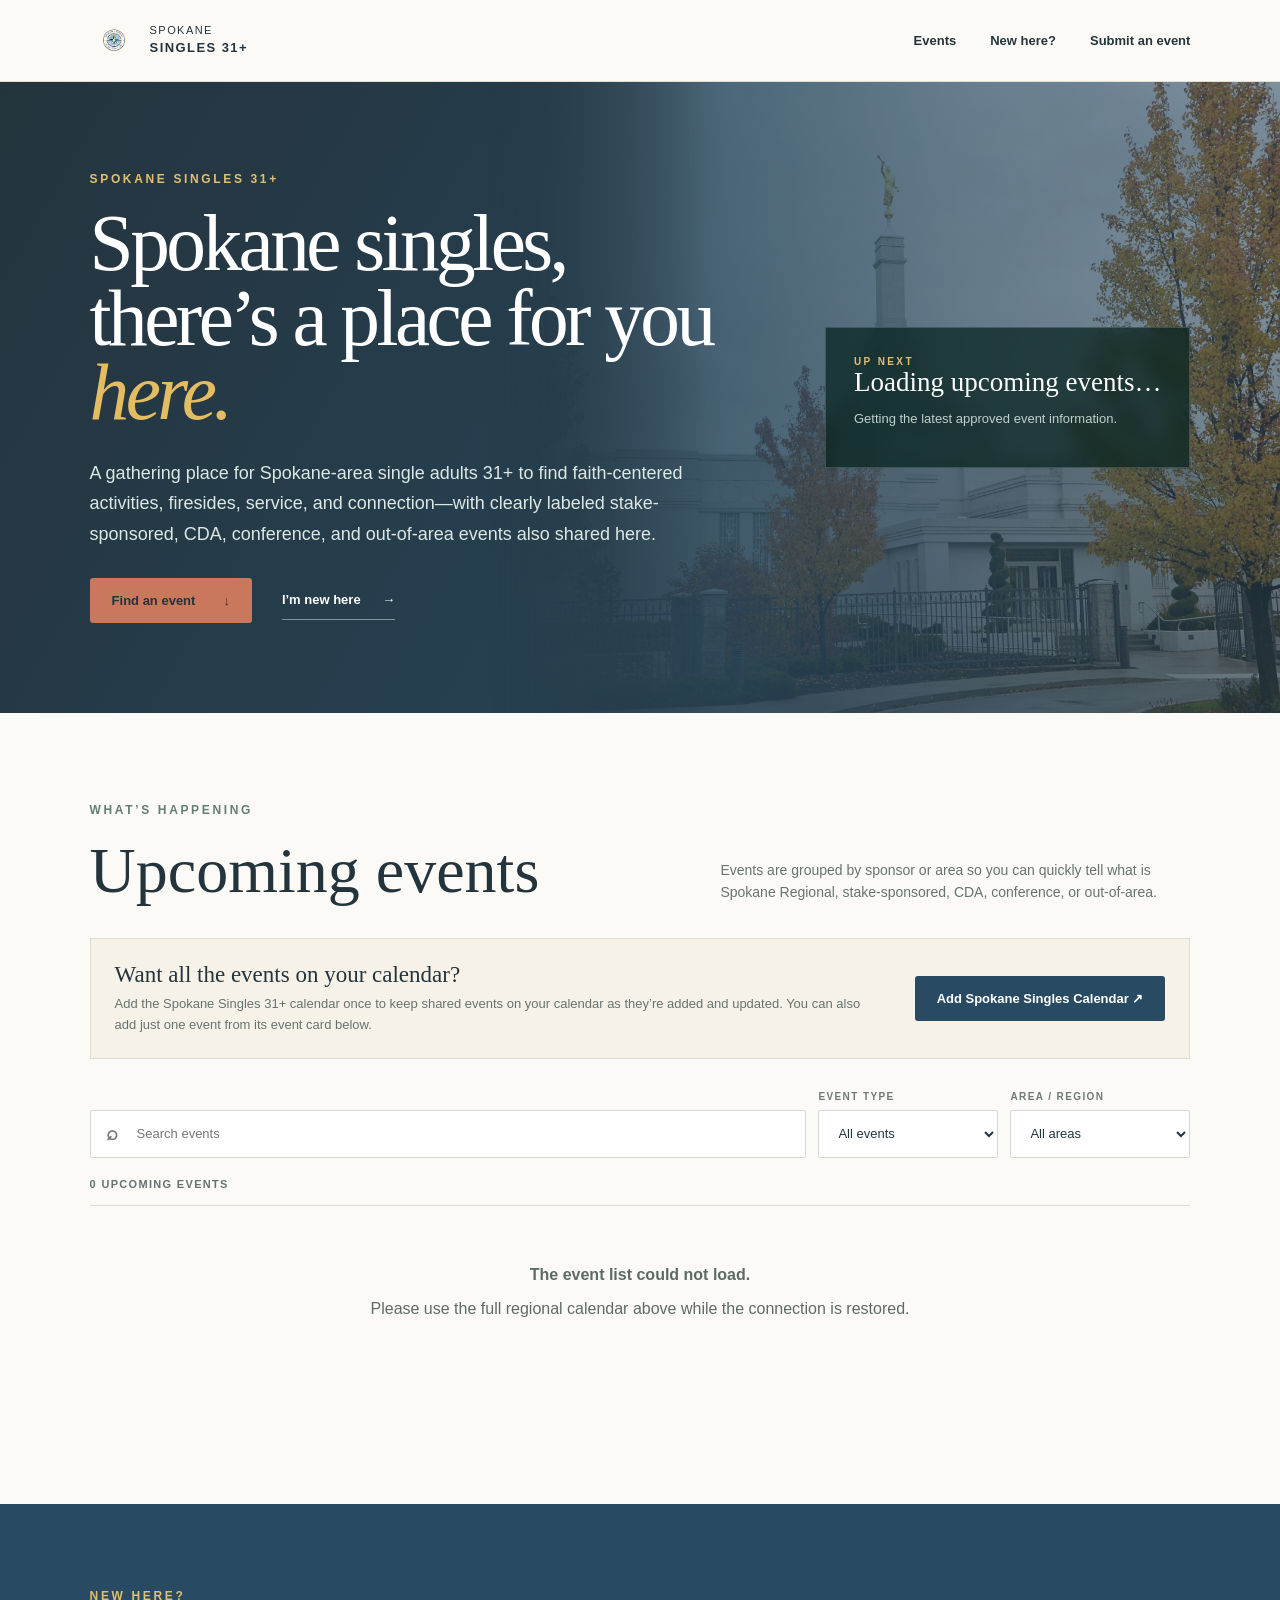
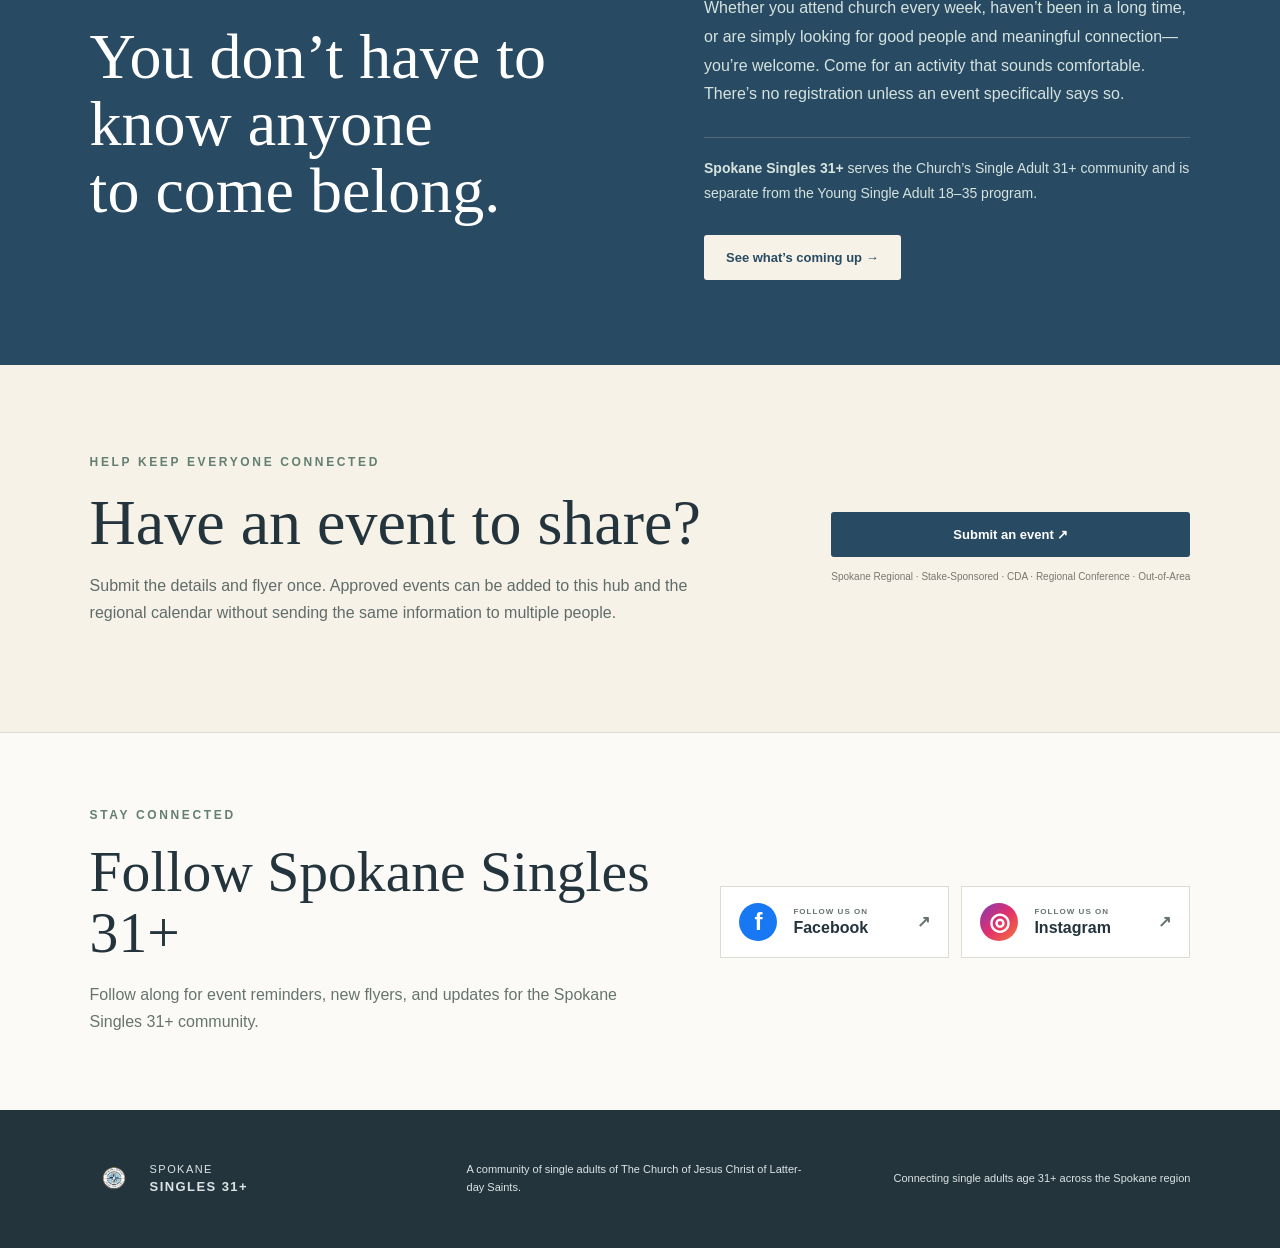
==== index.html @ 055aa393 "Fine tune New Here anchor position" ====
<!doctype html>
<html lang="en">
<head>
  <meta charset="UTF-8">
  <meta name="viewport" content="width=device-width,initial-scale=1">
  <meta name="description" content="Events, connection, activities, and service for Spokane Singles 31+ across Spokane and nearby communities.">
  <meta property="og:title" content="Spokane Singles 31+">
  <meta property="og:description" content="Faith-centered activities, firesides, service, and connection for single adults 31+.">
  <meta property="og:image" content="assets/og.png">
  <title>Spokane Singles 31+</title>
  <link rel="icon" href="assets/spokane-regional-compass.png">
  <link rel="stylesheet" href="styles.css?v=20260823-3">
  <style>.eventCard{scroll-margin-top:110px}#about{scroll-margin-top:140px}</style>
</head>
<body>
<nav class="nav">
  <a class="brand" href="#top"><img class="compass" src="assets/spokane-regional-compass.png" alt="Spokane Singles 31+ compass"><span>Spokane<br><b>Singles 31+</b></span></a>
  <div class="navLinks"><a href="#events">Events</a><a href="#about">New here?</a><a href="#submit">Submit an event</a></div>
</nav>
<header class="hero" id="top">
  <div class="heroContent">
    <p class="eyebrow">SPOKANE SINGLES 31+</p>
    <h1>Spokane singles,<br>there’s a place for you <em>here.</em></h1>
    <p class="heroCopy">A gathering place for Spokane-area single adults 31+ to find faith-centered activities, firesides, service, and connection—with clearly labeled stake-sponsored, CDA, conference, and out-of-area events also shared here.</p>
    <div class="heroActions"><a class="button gold" href="#events">Find an event <span>↓</span></a><a class="textLink" href="#about">I’m new here <span>→</span></a></div>
  </div>
  <div class="nextCard" id="next-card"><p>UP NEXT</p><div><h2>Loading upcoming events…</h2><p>Getting the latest approved event information.</p></div></div>
</header>

<section class="monthlyFlyer hidden" id="current-monthly-flyer" aria-labelledby="current-monthly-flyer-title">
  <div><p class="eyebrow green">THIS MONTH AT A GLANCE</p><h2 id="current-monthly-flyer-title">This Month</h2><p>Save or share this one flyer for a quick look at what’s happening this month. Complete and current event details remain in the event list below.</p><a class="button dark" id="current-monthly-flyer-link" target="_blank" rel="noreferrer">Open the full flyer ↗</a></div>
  <a class="monthlyFlyerImage" id="current-monthly-flyer-image-link" target="_blank" rel="noreferrer"><img id="current-monthly-flyer-image" alt="Current monthly Flyer of Flyers"></a>
</section>

<section class="monthlyFlyer nextMonth hidden" id="next-monthly-flyer" aria-labelledby="next-monthly-flyer-title">
  <div><p class="eyebrow green">COMING NEXT MONTH</p><h2 id="next-monthly-flyer-title">Coming Next Month</h2><p>Planning ahead? Here’s the next monthly overview. Check the event list for the most current details, addresses, and updates.</p><a class="button dark" id="next-monthly-flyer-link" target="_blank" rel="noreferrer">Open the full flyer ↗</a></div>
  <a class="monthlyFlyerImage" id="next-monthly-flyer-image-link" target="_blank" rel="noreferrer"><img id="next-monthly-flyer-image" alt="Next monthly Flyer of Flyers"></a>
</section>

<section class="eventsSection" id="events">
  <div class="sectionHead"><div><p class="eyebrow green">WHAT’S HAPPENING</p><h2>Upcoming events</h2></div><div class="sectionIntro"><p>Events are grouped by sponsor or area so you can quickly tell what is Spokane Regional, stake-sponsored, CDA, conference, or out-of-area.</p></div></div>

  <div class="calendarSubscribe">
    <div class="calendarSubscribeCopy"><strong>Want all the events on your calendar?</strong><p>Add the Spokane Singles 31+ calendar once to keep shared events on your calendar as they’re added and updated. You can also add just one event from its event card below.</p></div>
    <a class="button dark" id="calendar-link" target="_blank" rel="noreferrer">Add Spokane Singles Calendar ↗</a>
  </div>

  <div class="filters">
    <label class="search"><span>⌕</span><input id="search" placeholder="Search events" aria-label="Search events"></label>
    <label><span>Event type</span><select id="type-filter"><option>All events</option></select></label>
    <label><span>Area / region</span><select id="area-filter"><option>All areas</option></select></label>
    <button class="clear hidden" id="clear-filters">Clear filters</button>
  </div>
  <div class="results"><span id="results-count">Loading upcoming events…</span></div>
  <div class="eventList" id="event-list"><div class="empty"><strong>Loading upcoming events…</strong><p>Getting the latest approved event information.</p></div></div>
</section>

<section class="welcome" id="about"><div><p class="eyebrow">NEW HERE?</p><h2>You don’t have to know anyone<br>to come belong.</h2></div><div><p>Whether you attend church every week, haven’t been in a long time, or are simply looking for good people and meaningful connection—you’re welcome. Come for an activity that sounds comfortable. There’s no registration unless an event specifically says so.</p><p class="programNote"><strong>Spokane Singles 31+</strong> serves the Church’s Single Adult 31+ community and is separate from the Young Single Adult 18–35 program.</p><a class="button cream" href="#events">See what’s coming up →</a></div></section>

<section class="submit" id="submit"><div><p class="eyebrow green">HELP KEEP EVERYONE CONNECTED</p><h2>Have an event to share?</h2><p>Submit the details and flyer once. Approved events can be added to this hub and the regional calendar without sending the same information to multiple people.</p></div><div class="submitActions"><a class="button dark" id="form-link" target="_blank" rel="noreferrer">Submit an event ↗</a><span>Spokane Regional · Stake-Sponsored · CDA · Regional Conference · Out-of-Area</span></div></section>

<section class="social" aria-labelledby="social-title">
  <div><p class="eyebrow green">STAY CONNECTED</p><h2 id="social-title">Follow Spokane Singles 31+</h2><p>Follow along for event reminders, new flyers, and updates for the Spokane Singles 31+ community.</p></div>
  <div class="socialActions">
    <a class="socialButton facebook" href="https://www.facebook.com/profile.php?id=61593336172171" target="_blank" rel="noreferrer" aria-label="Follow Spokane Singles 31+ on Facebook"><span class="socialIcon">f</span><span><small>FOLLOW US ON</small>Facebook</span><b>↗</b></a>
    <a class="socialButton instagram" href="https://www.instagram.com/spokanesa31/" target="_blank" rel="noreferrer" aria-label="Follow Spokane Singles 31+ on Instagram"><span class="socialIcon">◎</span><span><small>FOLLOW US ON</small>Instagram</span><b>↗</b></a>
  </div>
</section>

<footer><div class="brand"><img class="compass" src="assets/spokane-regional-compass.png" alt="Spokane Singles 31+ compass"><span>Spokane<br><b>Singles 31+</b></span></div><p>A community of single adults of The Church of Jesus Christ of Latter-day Saints.</p><p>Connecting single adults age 31+ across the Spokane region</p></footer>
<script src="app.js?v=20260823-3"></script>
</body>
</html>
---- styles.css ----
:root{--pine:#284b63;--pine2:#24343d;--cream:#f7f2e8;--paper:#fcfaf6;--gold:#c9785c;--ink:#24343d;--muted:#66746f;--line:#dddcd3}
*{box-sizing:border-box}
html{scroll-behavior:smooth}
body{margin:0;background:var(--paper);color:var(--ink);font-family:Arial,sans-serif}
a{color:inherit;text-decoration:none}
.nav{height:82px;display:flex;align-items:center;justify-content:space-between;padding:0 7vw;background:#fcfaf6f5;border-bottom:1px solid #e5e0d6;position:sticky;top:0;z-index:10}
.brand{display:flex;align-items:center;gap:12px;text-transform:uppercase;font-size:11px;letter-spacing:.13em;line-height:1.45}
.brand b{font-size:13px}
.compass{width:48px;height:48px;border-radius:50%;display:block;object-fit:contain;flex:0 0 auto}
.navLinks{display:flex;gap:34px;font-size:13px;font-weight:700}
.navLinks a:hover{color:#c9785c}
.hero{min-height:620px;background:linear-gradient(120deg,var(--pine2),var(--pine));color:white;padding:90px 7vw;display:grid;grid-template-columns:1.25fr .75fr;align-items:center;gap:8vw;position:relative;overflow:hidden}
.hero:before{content:"";position:absolute;inset:0 0 0 auto;width:62%;background:linear-gradient(90deg,#24343d 0%,#284b63a8 30%,#284b6352 70%,#284b6326 100%),linear-gradient(180deg,#284b6366,#24343d8a),url('assets/spokane-temple.jpg') center/cover no-repeat;opacity:.86;mask-image:linear-gradient(90deg,transparent 0%,#000 28%,#000 100%)}
.heroContent,.nextCard{position:relative;z-index:1}
.eyebrow{font-size:12px;font-weight:800;letter-spacing:.22em;color:#e2bf70;margin:0 0 20px}
.eyebrow.green{color:#627f71}
.hero h1{font-family:Georgia,serif;font-size:clamp(56px,6.2vw,92px);line-height:.94;letter-spacing:-.045em;margin:0;font-weight:500}
.hero h1 em{color:#e4bd63;font-weight:400}
.heroCopy{font-size:18px;line-height:1.7;max-width:620px;color:#dce8e4;margin:28px 0}
.heroActions{display:flex;align-items:center;gap:30px}
.button{display:inline-flex;align-items:center;justify-content:center;padding:15px 22px;border-radius:3px;font-weight:800;font-size:13px}
.button.gold{background:var(--gold);color:var(--ink)}
.button.gold span{margin-left:28px}
.textLink{font-size:13px;font-weight:800;border-bottom:1px solid #ffffff70;padding:12px 0}
.textLink span{margin-left:18px}
.nextCard{background:#05211db3;border:1px solid #ffffff2b;backdrop-filter:blur(8px);padding:28px;max-width:390px;justify-self:end}
.nextCard>p{font-size:10px;letter-spacing:.24em;color:#e2bf70;font-weight:bold;margin:0}
.nextDate{display:flex;align-items:center;gap:15px;margin:20px 0}
.nextDate strong{font:400 60px/1 Georgia,serif}
.nextDate span{font-size:11px;line-height:1.55;color:#c5d6d1;font-weight:bold}
.nextCard h2{font:400 27px Georgia,serif;margin:0 0 9px}
.nextCard div p{font-size:13px;color:#bfd0cb}
.nextCard>a{display:flex;justify-content:space-between;border-top:1px solid #ffffff29;padding-top:18px;margin-top:24px;font-size:12px;font-weight:bold;color:#e2bf70}
.monthlyFlyer{max-width:1450px;margin:auto;padding:80px 7vw;display:grid;grid-template-columns:1fr minmax(260px,420px);align-items:center;gap:8vw;background:var(--paper)}
.monthlyFlyer.nextMonth{border-top:1px solid var(--line);background:var(--cream)}
.monthlyFlyer h2{font:400 clamp(38px,4.5vw,60px)/1.05 Georgia,serif;margin:0 0 20px}
.monthlyFlyer p:not(.eyebrow){max-width:620px;color:var(--muted);line-height:1.7;margin:0 0 26px}
.monthlyFlyerImage{display:block;background:white;padding:10px;border:1px solid var(--line);box-shadow:0 18px 45px #24343d17;transform:rotate(1deg);transition:.2s}
.monthlyFlyerImage:hover{transform:rotate(0) translateY(-3px)}
.monthlyFlyerImage img{display:block;width:100%;max-height:540px;object-fit:contain}
.eventsSection{padding:90px 7vw 110px;max-width:1450px;margin:auto}
.sectionHead{display:flex;justify-content:space-between;align-items:end;gap:40px}
.sectionHead h2,.welcome h2,.submit h2{font:400 clamp(40px,5vw,64px)/1.05 Georgia,serif;margin:0}
.sectionIntro{max-width:470px}
.sectionIntro p{line-height:1.6;color:var(--muted);font-size:14px;margin:0}
.calendarSubscribe{margin:34px 0 10px;padding:22px 24px;background:var(--cream);border:1px solid #e1ddd2;display:flex;align-items:center;justify-content:space-between;gap:28px}
.calendarSubscribeCopy{max-width:760px}
.calendarSubscribeCopy strong{display:block;font:400 23px/1.2 Georgia,serif;margin-bottom:6px;color:var(--ink)}
.calendarSubscribeCopy p{margin:0;color:var(--muted);font-size:13px;line-height:1.6}
.calendarSubscribe .button{flex:0 0 auto;text-align:center}
.filters{display:flex;gap:12px;margin:32px 0 20px;align-items:end}
.filters label{display:flex;flex-direction:column;gap:8px}
.filters label>span{font-size:10px;text-transform:uppercase;letter-spacing:.14em;font-weight:bold;color:#6e7a76}
.filters input,.filters select{height:48px;border:1px solid #d7d7cf;background:white;padding:0 15px;color:var(--ink);font-size:13px;border-radius:2px;min-width:180px}
.filters .search{position:relative;flex:1}
.filters .search>span{position:absolute;left:16px;bottom:13px;font-size:20px}
.filters .search input{width:100%;padding-left:46px}
.clear{border:0;background:transparent;text-decoration:underline;color:#58706a;height:48px;cursor:pointer}
.results{border-bottom:1px solid var(--line);padding-bottom:15px;display:flex;justify-content:space-between;font-size:11px;text-transform:uppercase;letter-spacing:.12em;color:#64736f;font-weight:bold}
.legend{display:flex;align-items:center;gap:8px}
.legend i{width:9px;height:9px;border-radius:50%;background:var(--gold)}
.eventGroup{margin-top:54px}
.eventGroupHead{display:grid;grid-template-columns:1fr minmax(260px,430px);gap:40px;align-items:end;padding-bottom:18px;border-bottom:2px solid #cfd6d2}
.eventGroupHead .eyebrow{margin-bottom:8px}
.eventGroupHead h3{font:400 34px/1.1 Georgia,serif;margin:0}
.eventGroupHead>p{margin:0;color:var(--muted);font-size:13px;line-height:1.6}
.eventCard{scroll-margin-top:105px;display:grid;grid-template-columns:90px minmax(0,1fr) auto;gap:28px;padding:28px 18px;border-bottom:1px solid var(--line);transition:.2s}
.eventCard:hover{background:white}
.eventCard.featured{border-left:3px solid var(--gold)}
.dateTile{width:72px;height:82px;border:1px solid #d5d7d0;display:flex;flex-direction:column;align-items:center;justify-content:center;background:white}
.dateTile span{font-size:10px;letter-spacing:.15em;font-weight:bold;color:#b07e12}
.dateTile strong{font:400 38px Georgia,serif}
.tags{display:flex;gap:8px;flex-wrap:wrap}
.tags span{font-size:9px;text-transform:uppercase;letter-spacing:.12em;padding:5px 8px;background:#e9efeb;color:#376358;font-weight:bold}
.tags span.travelTag{background:#f3e5bd;color:#79570d}
.tags span.sourceTag{background:#dcecf0;color:#244f60}
.eventMain h3{font:400 27px Georgia,serif;margin:10px 0 7px}
.meta{font-size:13px;color:#65716d;margin:0}
.meta b{color:#c0993d;margin:0 4px}
.hosted{font-size:11px;color:#71807b;margin-top:8px}
.eventDetails{max-width:760px;font-size:14px;line-height:1.65;color:#53645f;margin-top:18px}
.eventDetails p{margin:7px 0}
.cardActions{display:flex;gap:8px;align-items:center;justify-content:flex-end;flex-wrap:wrap;max-width:390px}
.cardActions button,.cardActions a{border:1px solid #cad0cc;background:white;padding:11px 13px;font-size:11px;font-weight:bold;color:#33594f;cursor:pointer;white-space:nowrap}
.cardActions a:last-child{background:var(--pine);color:white;border-color:var(--pine)}
.cardActions a.secondaryAction{background:white;color:#33594f;border-color:#cad0cc}
.empty{text-align:center;padding:60px 20px;color:#5d6b67}
#about{scroll-margin-top:30px}
.welcome{background:var(--pine);color:white;padding:85px 7vw;display:grid;grid-template-columns:1fr 1fr;gap:10vw}
.welcome p:not(.eyebrow){line-height:1.8;color:#d6e3df;margin:5px 0 28px}
.welcome .programNote{padding-top:18px;border-top:1px solid #ffffff2b;font-size:14px}
.button.cream{background:var(--cream);color:var(--pine)}
.submit{padding:90px 7vw;display:flex;align-items:center;justify-content:space-between;gap:70px;background:var(--cream)}
.submit>div:first-child{max-width:760px}
.submit p:not(.eyebrow){line-height:1.7;color:#5f6c68;max-width:650px}
.submitActions{display:flex;flex-direction:column;gap:12px;min-width:280px}
.button.dark{background:var(--pine);color:white}
.submitActions span{font-size:10px;line-height:1.5;text-align:center;color:#7a7770}
.social{padding:75px 7vw;display:flex;align-items:center;justify-content:space-between;gap:70px;background:var(--paper);border-top:1px solid var(--line)}
.social>div:first-child{max-width:650px}
.social h2{font:400 clamp(38px,4.5vw,58px)/1.05 Georgia,serif;margin:0 0 18px}
.social p:not(.eyebrow){color:var(--muted);line-height:1.7;margin:0}
.socialActions{display:grid;grid-template-columns:1fr 1fr;gap:12px;min-width:min(100%,470px)}
.socialButton{min-width:220px;display:grid;grid-template-columns:42px 1fr auto;align-items:center;gap:12px;padding:16px 18px;background:white;border:1px solid var(--line);font-weight:800;transition:.2s}
.socialButton:hover{transform:translateY(-2px);box-shadow:0 10px 25px #24343d14}
.socialButton small{display:block;font-size:8px;letter-spacing:.13em;color:var(--muted);margin-bottom:3px}
.socialIcon{width:38px;height:38px;border-radius:50%;display:grid;place-items:center;color:white;font:bold 24px Arial,sans-serif}
.facebook .socialIcon{background:#1877f2}
.instagram .socialIcon{background:linear-gradient(135deg,#833ab4,#e1306c,#f77737)}
.socialButton b{font-size:16px;color:var(--muted)}
footer{padding:40px 7vw;background:#24343d;color:#dce4e5;display:grid;grid-template-columns:1fr 1fr 1fr;align-items:center;gap:30px}
footer>p{font-size:11px;line-height:1.6}
footer>p:last-child{text-align:right}
.hidden{display:none!important}

@media(max-width:1000px){
.eventCard{grid-template-columns:76px minmax(0,1fr)}
.cardActions{grid-column:2;justify-content:flex-start;max-width:none}
}
@media(max-width:850px){
.nav{height:70px}
.navLinks{display:none}
.hero{grid-template-columns:1fr;padding:65px 6vw}
.hero:before{width:100%;opacity:.42;mask-image:linear-gradient(180deg,#000 0%,transparent 82%);background-position:62% center}
.nextCard{justify-self:start;width:100%;max-width:520px}
.monthlyFlyer{grid-template-columns:1fr;padding:70px 7vw;gap:40px}
.monthlyFlyerImage{max-width:420px}
.sectionHead,.submit,.social{align-items:start;flex-direction:column}
.calendarSubscribe{align-items:flex-start;flex-direction:column}
.calendarSubscribe .button{width:100%}
.eventGroupHead{grid-template-columns:1fr;gap:10px}
.filters{display:grid;grid-template-columns:1fr 1fr}
.filters .search{grid-column:1/-1}
.filters input,.filters select{width:100%}
.welcome{grid-template-columns:1fr;gap:30px}
footer{grid-template-columns:1fr}
footer>p:last-child{text-align:left}
}
@media(max-width:520px){
.nav{padding:0 5vw}.brand{font-size:9px}.brand b{font-size:11px}.compass{width:40px;height:40px}
.hero h1{font-size:54px}
.heroActions{align-items:flex-start;flex-direction:column;gap:10px}
.eventsSection{padding:70px 4vw}
.monthlyFlyer{padding:60px 7vw}
.calendarSubscribe{padding:20px;margin-top:28px}
.calendarSubscribeCopy strong{font-size:21px}
.filters{grid-template-columns:1fr}
.filters .search{grid-column:auto}
.eventGroup{margin-top:42px}
.eventGroupHead h3{font-size:29px}
.eventCard{scroll-margin-top:90px;grid-template-columns:58px minmax(0,1fr);gap:16px;padding:24px 4px}
.dateTile{width:58px;height:70px}
.dateTile strong{font-size:31px}
.eventMain h3{font-size:23px}
.cardActions{grid-column:1/-1;margin-left:74px;display:grid;grid-template-columns:1fr 1fr;width:calc(100% - 74px)}
.cardActions button,.cardActions a{text-align:center;width:100%;padding:12px 8px;white-space:normal}
.legend{display:none}
.welcome,.submit{padding:70px 7vw}
.social{padding:60px 7vw}
.socialActions{grid-template-columns:1fr;width:100%;min-width:0}
.socialButton{min-width:0;width:100%}
footer{padding:35px 7vw}
}
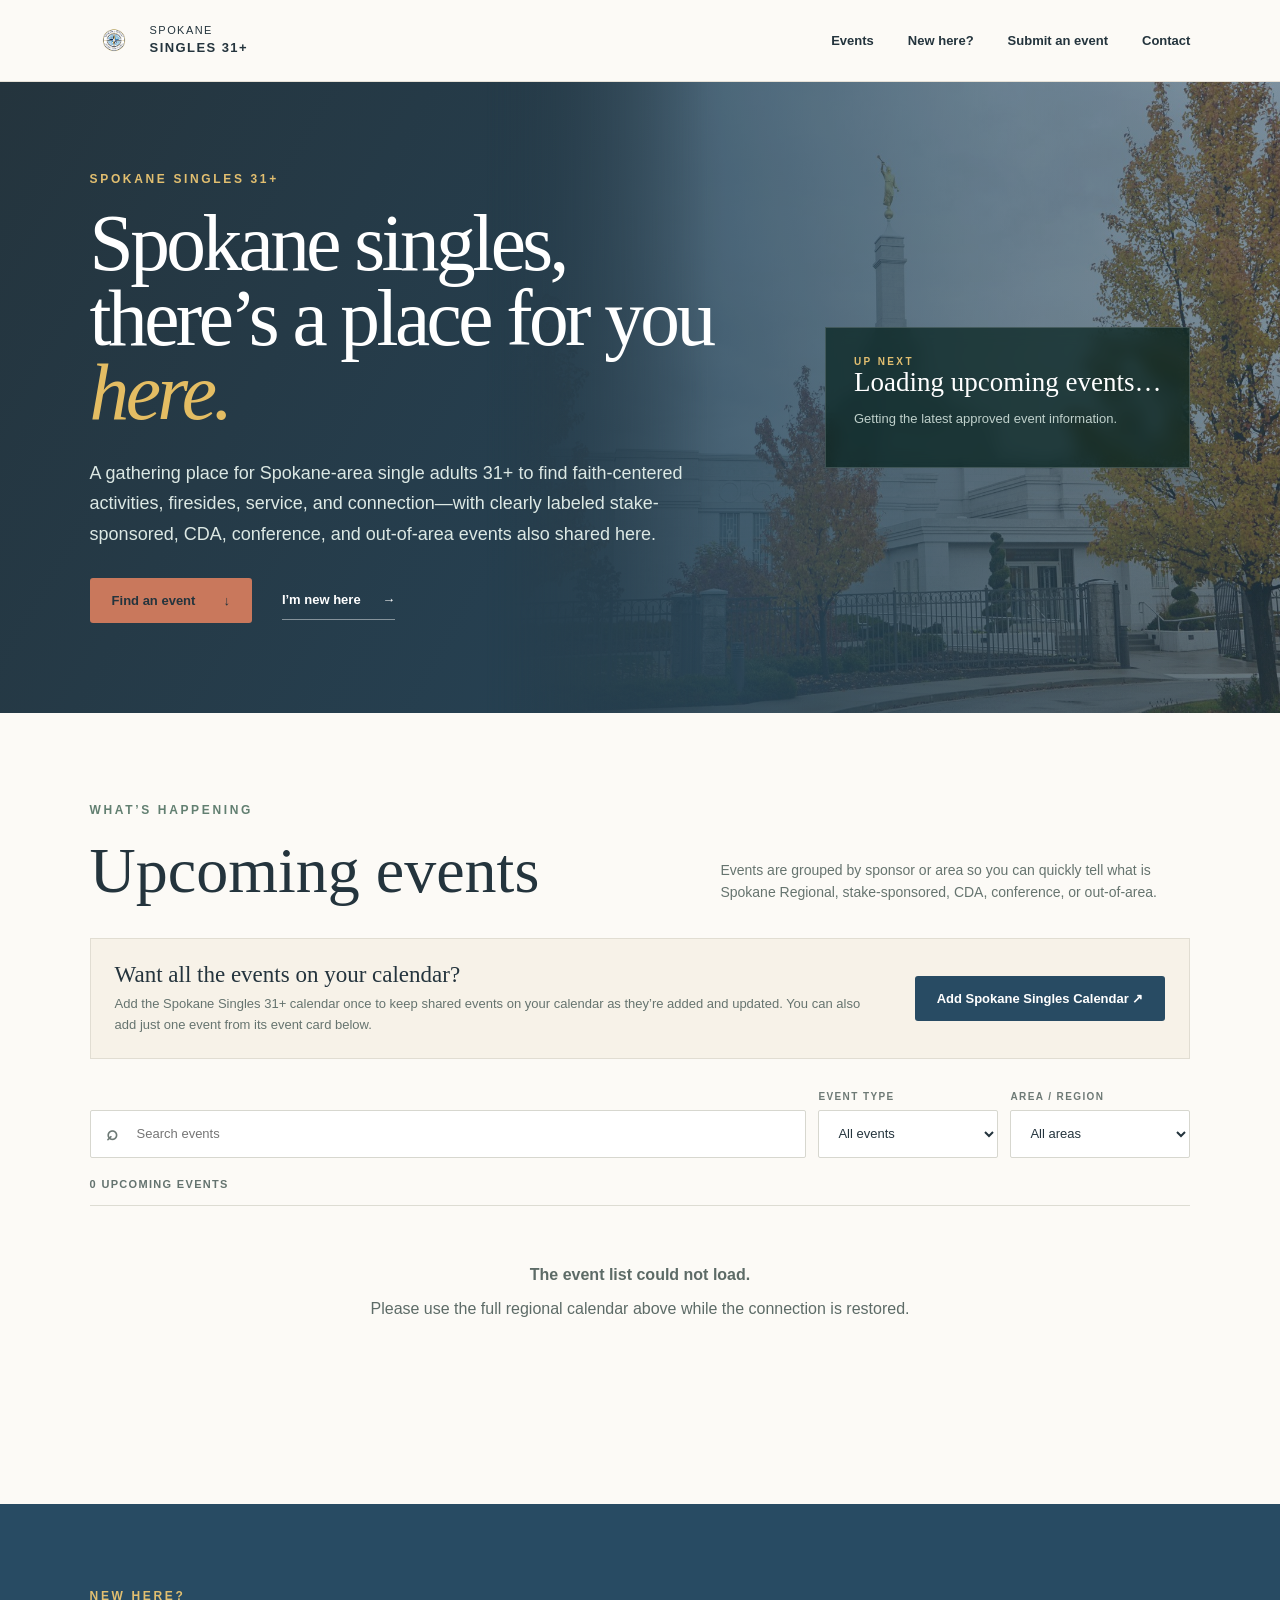
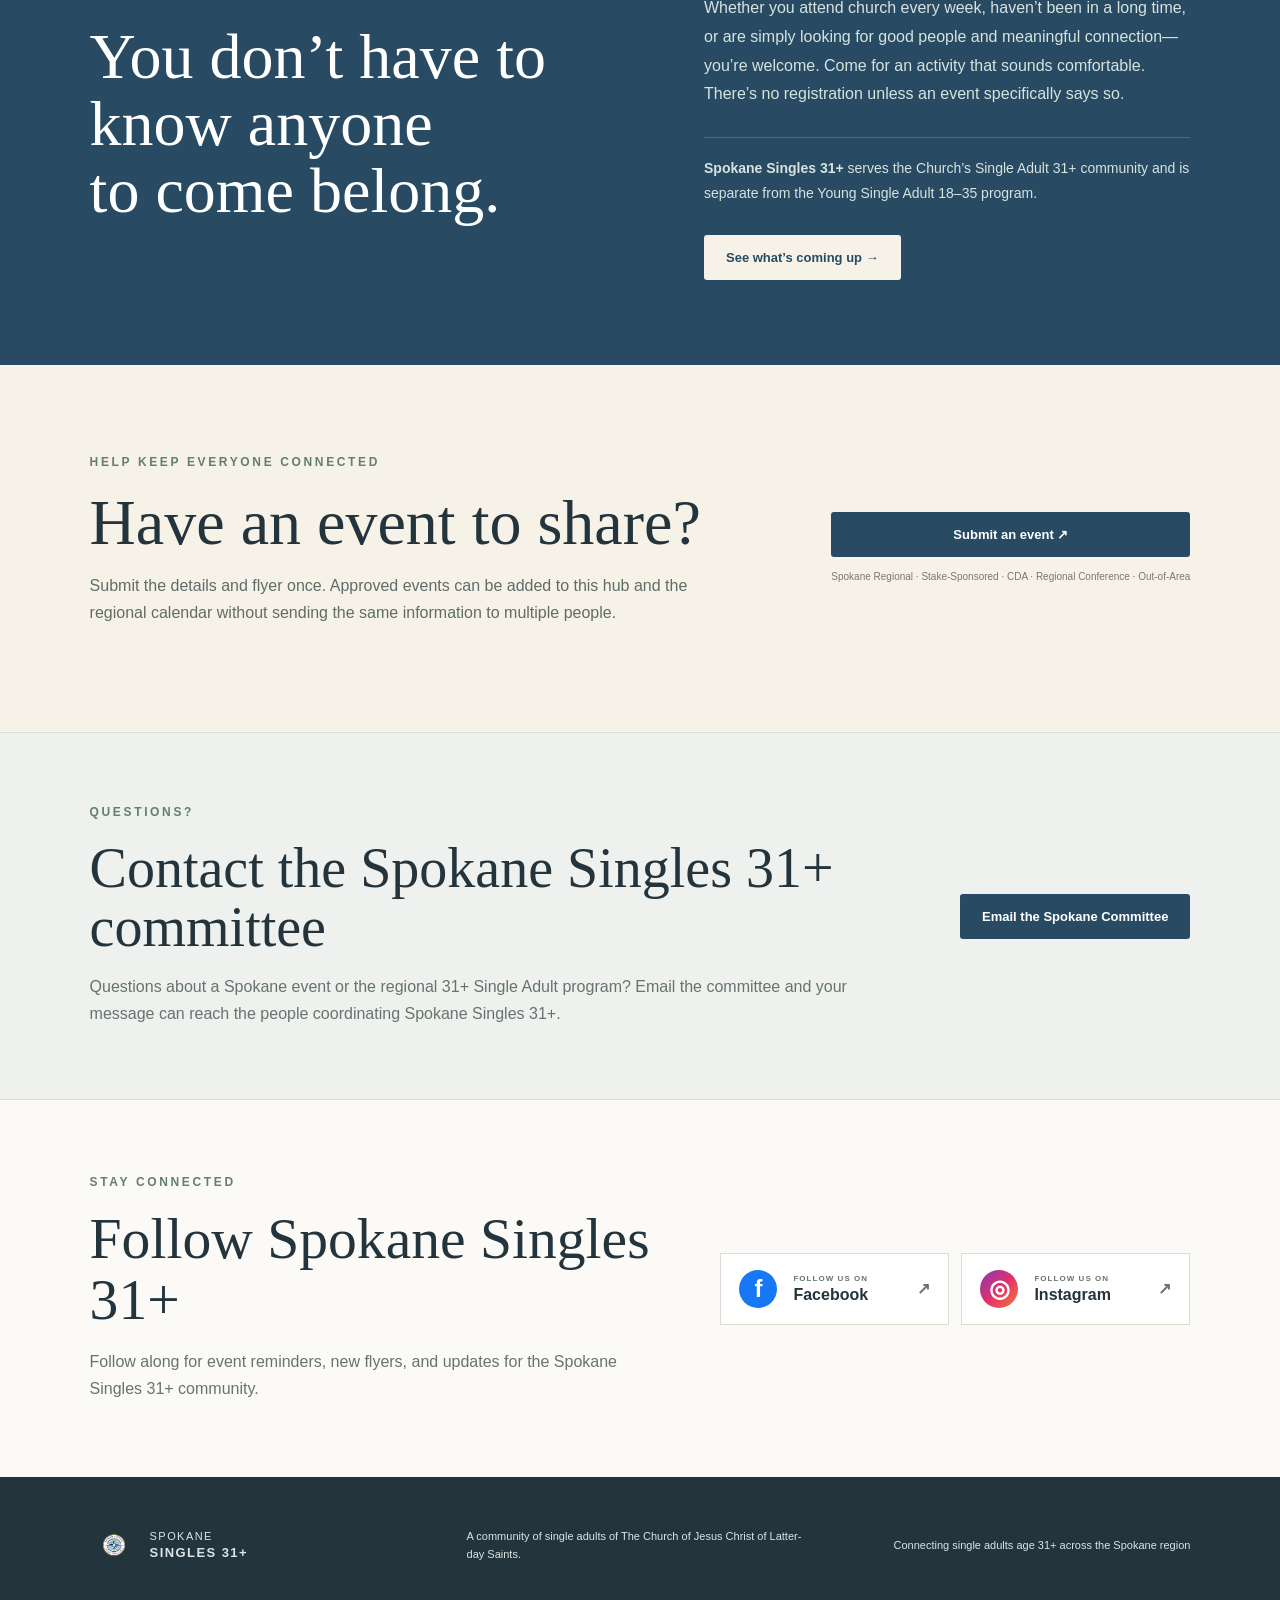
==== commit 6c999b5d: "Add public Spokane committee contact section" ====
--- a/index.html
+++ b/index.html
@@ -10,12 +10,28 @@
   <title>Spokane Singles 31+</title>
   <link rel="icon" href="assets/spokane-regional-compass.png">
   <link rel="stylesheet" href="styles.css?v=20260823-3">
-  <style>.eventCard{scroll-margin-top:110px}#about{scroll-margin-top:140px}</style>
+  <style>
+    .eventCard{scroll-margin-top:110px}
+    #top{scroll-margin-top:82px}
+    #about{scroll-margin-top:112px}
+    .detailLink{text-decoration:underline;font-weight:700;color:#33594f;overflow-wrap:anywhere}
+    .contactSection{padding:72px 7vw;background:#eef1ed;border-top:1px solid #dddcd3;display:flex;align-items:center;justify-content:space-between;gap:50px}
+    .contactSection>div{max-width:760px}
+    .contactSection h2{font:400 clamp(36px,4.5vw,56px)/1.05 Georgia,serif;margin:0 0 16px}
+    .contactSection p:not(.eyebrow){margin:0;color:#66746f;line-height:1.7}
+    .contactSection .button{flex:0 0 auto}
+    @media(max-width:850px){
+      #top{scroll-margin-top:70px}
+      #about{scroll-margin-top:100px}
+      .contactSection{align-items:flex-start;flex-direction:column}
+      .contactSection .button{width:100%}
+    }
+  </style>
 </head>
 <body>
 <nav class="nav">
   <a class="brand" href="#top"><img class="compass" src="assets/spokane-regional-compass.png" alt="Spokane Singles 31+ compass"><span>Spokane<br><b>Singles 31+</b></span></a>
-  <div class="navLinks"><a href="#events">Events</a><a href="#about">New here?</a><a href="#submit">Submit an event</a></div>
+  <div class="navLinks"><a href="#events">Events</a><a href="#about">New here?</a><a href="#submit">Submit an event</a><a href="#contact">Contact</a></div>
 </nav>
 <header class="hero" id="top">
   <div class="heroContent">
@@ -59,6 +75,11 @@
 
 <section class="submit" id="submit"><div><p class="eyebrow green">HELP KEEP EVERYONE CONNECTED</p><h2>Have an event to share?</h2><p>Submit the details and flyer once. Approved events can be added to this hub and the regional calendar without sending the same information to multiple people.</p></div><div class="submitActions"><a class="button dark" id="form-link" target="_blank" rel="noreferrer">Submit an event ↗</a><span>Spokane Regional · Stake-Sponsored · CDA · Regional Conference · Out-of-Area</span></div></section>
 
+<section class="contactSection" id="contact" aria-labelledby="contact-title">
+  <div><p class="eyebrow green">QUESTIONS?</p><h2 id="contact-title">Contact the Spokane Singles 31+ committee</h2><p>Questions about a Spokane event or the regional 31+ Single Adult program? Email the committee and your message can reach the people coordinating Spokane Singles 31+.</p></div>
+  <a class="button dark" href="mailto:spokane-sa-committee@googlegroups.com">Email the Spokane Committee</a>
+</section>
+
 <section class="social" aria-labelledby="social-title">
   <div><p class="eyebrow green">STAY CONNECTED</p><h2 id="social-title">Follow Spokane Singles 31+</h2><p>Follow along for event reminders, new flyers, and updates for the Spokane Singles 31+ community.</p></div>
   <div class="socialActions">
@@ -68,6 +89,6 @@
 </section>
 
 <footer><div class="brand"><img class="compass" src="assets/spokane-regional-compass.png" alt="Spokane Singles 31+ compass"><span>Spokane<br><b>Singles 31+</b></span></div><p>A community of single adults of The Church of Jesus Christ of Latter-day Saints.</p><p>Connecting single adults age 31+ across the Spokane region</p></footer>
-<script src="app.js?v=20260823-3"></script>
+<script src="app.js?v=20260823-5"></script>
 </body>
 </html>
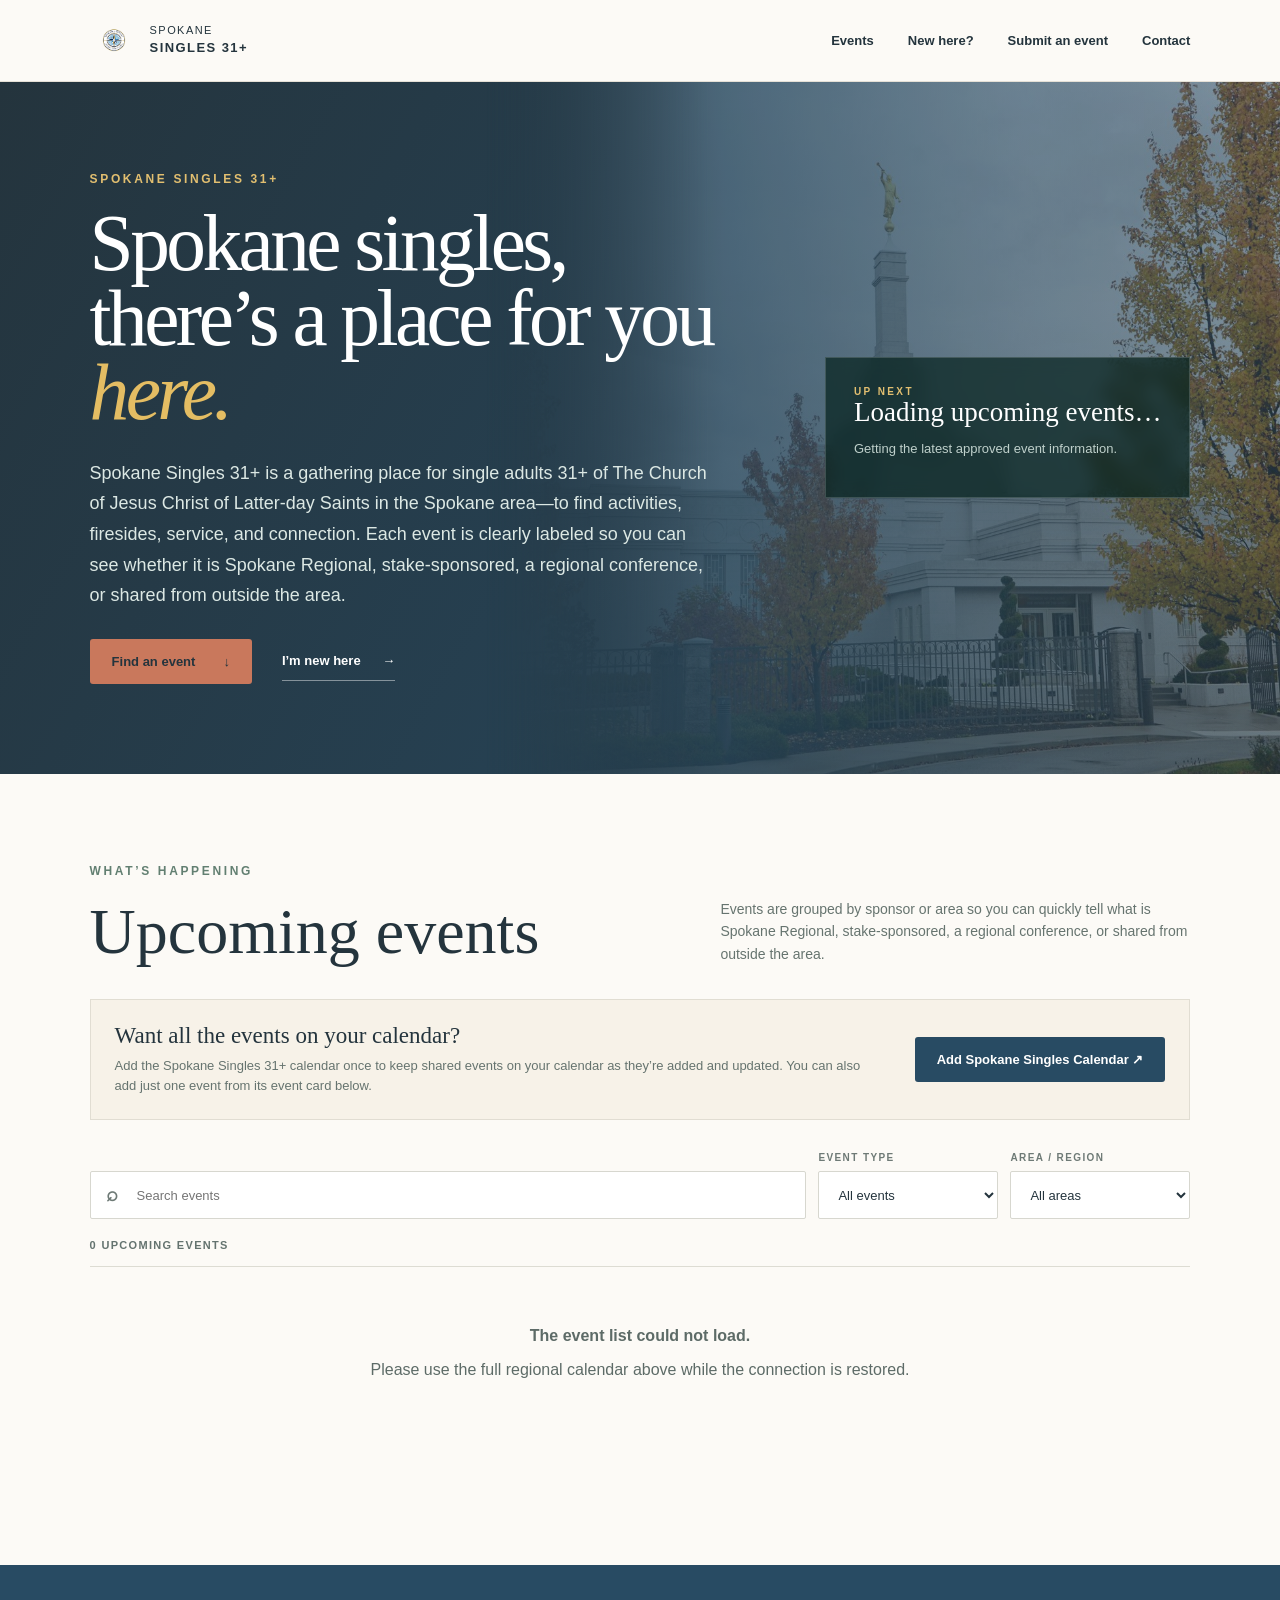
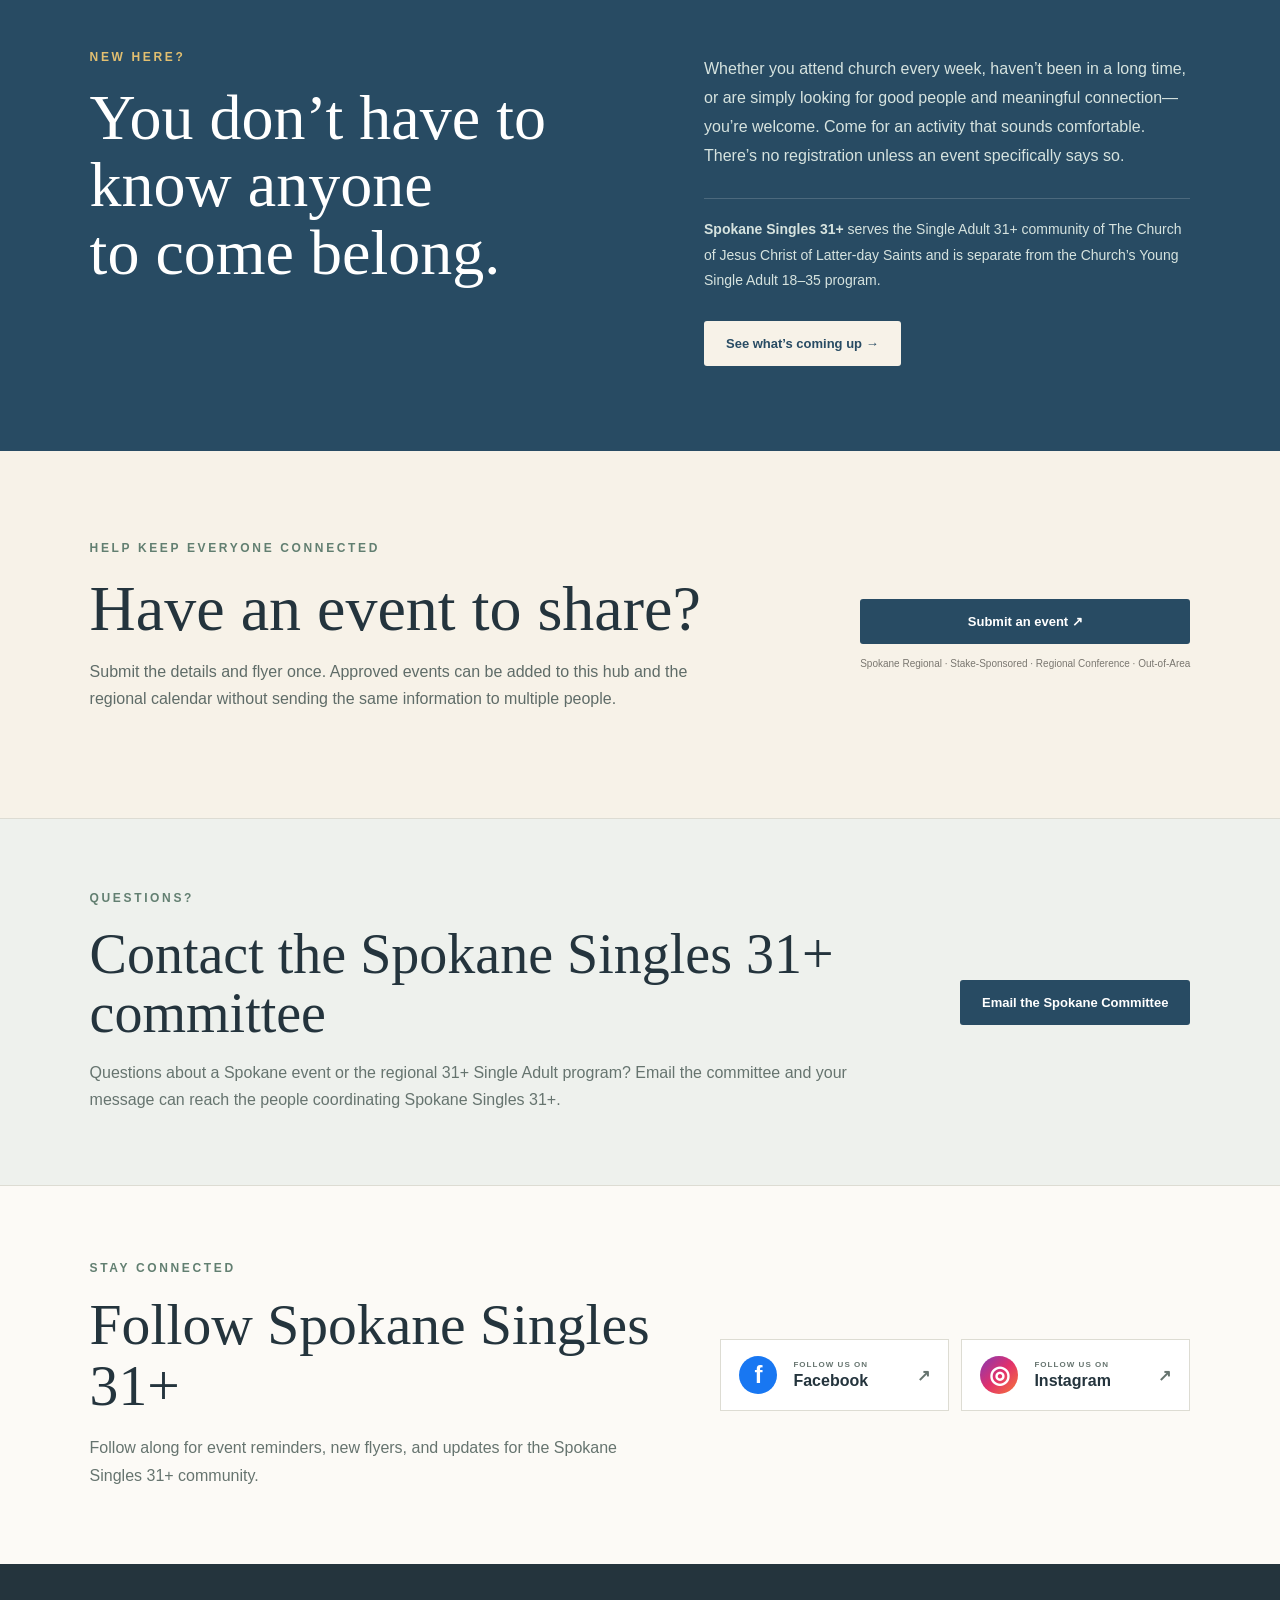
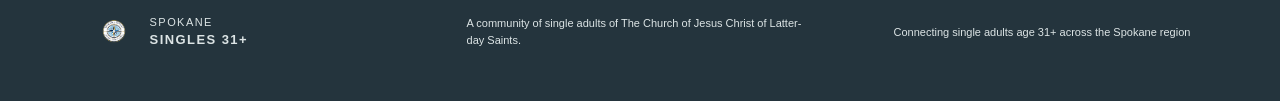
==== commit 434c1112: "Clarify Church identity and simplify event categories" ====
--- a/index.html
+++ b/index.html
@@ -3,9 +3,9 @@
 <head>
   <meta charset="UTF-8">
   <meta name="viewport" content="width=device-width,initial-scale=1">
-  <meta name="description" content="Events, connection, activities, and service for Spokane Singles 31+ across Spokane and nearby communities.">
+  <meta name="description" content="Events, activities, service, and connection for Spokane-area single adults 31+ of The Church of Jesus Christ of Latter-day Saints.">
   <meta property="og:title" content="Spokane Singles 31+">
-  <meta property="og:description" content="Faith-centered activities, firesides, service, and connection for single adults 31+.">
+  <meta property="og:description" content="Spokane-area activities, firesides, service, and connection for single adults 31+ of The Church of Jesus Christ of Latter-day Saints.">
   <meta property="og:image" content="assets/og.png">
   <title>Spokane Singles 31+</title>
   <link rel="icon" href="assets/spokane-regional-compass.png">
@@ -37,7 +37,7 @@
   <div class="heroContent">
     <p class="eyebrow">SPOKANE SINGLES 31+</p>
     <h1>Spokane singles,<br>there’s a place for you <em>here.</em></h1>
-    <p class="heroCopy">A gathering place for Spokane-area single adults 31+ to find faith-centered activities, firesides, service, and connection—with clearly labeled stake-sponsored, CDA, conference, and out-of-area events also shared here.</p>
+    <p class="heroCopy">Spokane Singles 31+ is a gathering place for single adults 31+ of The Church of Jesus Christ of Latter-day Saints in the Spokane area—to find activities, firesides, service, and connection. Each event is clearly labeled so you can see whether it is Spokane Regional, stake-sponsored, a regional conference, or shared from outside the area.</p>
     <div class="heroActions"><a class="button gold" href="#events">Find an event <span>↓</span></a><a class="textLink" href="#about">I’m new here <span>→</span></a></div>
   </div>
   <div class="nextCard" id="next-card"><p>UP NEXT</p><div><h2>Loading upcoming events…</h2><p>Getting the latest approved event information.</p></div></div>
@@ -54,7 +54,7 @@
 </section>
 
 <section class="eventsSection" id="events">
-  <div class="sectionHead"><div><p class="eyebrow green">WHAT’S HAPPENING</p><h2>Upcoming events</h2></div><div class="sectionIntro"><p>Events are grouped by sponsor or area so you can quickly tell what is Spokane Regional, stake-sponsored, CDA, conference, or out-of-area.</p></div></div>
+  <div class="sectionHead"><div><p class="eyebrow green">WHAT’S HAPPENING</p><h2>Upcoming events</h2></div><div class="sectionIntro"><p>Events are grouped by sponsor or area so you can quickly tell what is Spokane Regional, stake-sponsored, a regional conference, or shared from outside the area.</p></div></div>
 
   <div class="calendarSubscribe">
     <div class="calendarSubscribeCopy"><strong>Want all the events on your calendar?</strong><p>Add the Spokane Singles 31+ calendar once to keep shared events on your calendar as they’re added and updated. You can also add just one event from its event card below.</p></div>
@@ -71,9 +71,9 @@
   <div class="eventList" id="event-list"><div class="empty"><strong>Loading upcoming events…</strong><p>Getting the latest approved event information.</p></div></div>
 </section>
 
-<section class="welcome" id="about"><div><p class="eyebrow">NEW HERE?</p><h2>You don’t have to know anyone<br>to come belong.</h2></div><div><p>Whether you attend church every week, haven’t been in a long time, or are simply looking for good people and meaningful connection—you’re welcome. Come for an activity that sounds comfortable. There’s no registration unless an event specifically says so.</p><p class="programNote"><strong>Spokane Singles 31+</strong> serves the Church’s Single Adult 31+ community and is separate from the Young Single Adult 18–35 program.</p><a class="button cream" href="#events">See what’s coming up →</a></div></section>
+<section class="welcome" id="about"><div><p class="eyebrow">NEW HERE?</p><h2>You don’t have to know anyone<br>to come belong.</h2></div><div><p>Whether you attend church every week, haven’t been in a long time, or are simply looking for good people and meaningful connection—you’re welcome. Come for an activity that sounds comfortable. There’s no registration unless an event specifically says so.</p><p class="programNote"><strong>Spokane Singles 31+</strong> serves the Single Adult 31+ community of The Church of Jesus Christ of Latter-day Saints and is separate from the Church’s Young Single Adult 18–35 program.</p><a class="button cream" href="#events">See what’s coming up →</a></div></section>
 
-<section class="submit" id="submit"><div><p class="eyebrow green">HELP KEEP EVERYONE CONNECTED</p><h2>Have an event to share?</h2><p>Submit the details and flyer once. Approved events can be added to this hub and the regional calendar without sending the same information to multiple people.</p></div><div class="submitActions"><a class="button dark" id="form-link" target="_blank" rel="noreferrer">Submit an event ↗</a><span>Spokane Regional · Stake-Sponsored · CDA · Regional Conference · Out-of-Area</span></div></section>
+<section class="submit" id="submit"><div><p class="eyebrow green">HELP KEEP EVERYONE CONNECTED</p><h2>Have an event to share?</h2><p>Submit the details and flyer once. Approved events can be added to this hub and the regional calendar without sending the same information to multiple people.</p></div><div class="submitActions"><a class="button dark" id="form-link" target="_blank" rel="noreferrer">Submit an event ↗</a><span>Spokane Regional · Stake-Sponsored · Regional Conference · Out-of-Area</span></div></section>
 
 <section class="contactSection" id="contact" aria-labelledby="contact-title">
   <div><p class="eyebrow green">QUESTIONS?</p><h2 id="contact-title">Contact the Spokane Singles 31+ committee</h2><p>Questions about a Spokane event or the regional 31+ Single Adult program? Email the committee and your message can reach the people coordinating Spokane Singles 31+.</p></div>
@@ -89,6 +89,6 @@
 </section>
 
 <footer><div class="brand"><img class="compass" src="assets/spokane-regional-compass.png" alt="Spokane Singles 31+ compass"><span>Spokane<br><b>Singles 31+</b></span></div><p>A community of single adults of The Church of Jesus Christ of Latter-day Saints.</p><p>Connecting single adults age 31+ across the Spokane region</p></footer>
-<script src="app.js?v=20260823-5"></script>
+<script src="app.js?v=20260823-6"></script>
 </body>
 </html>
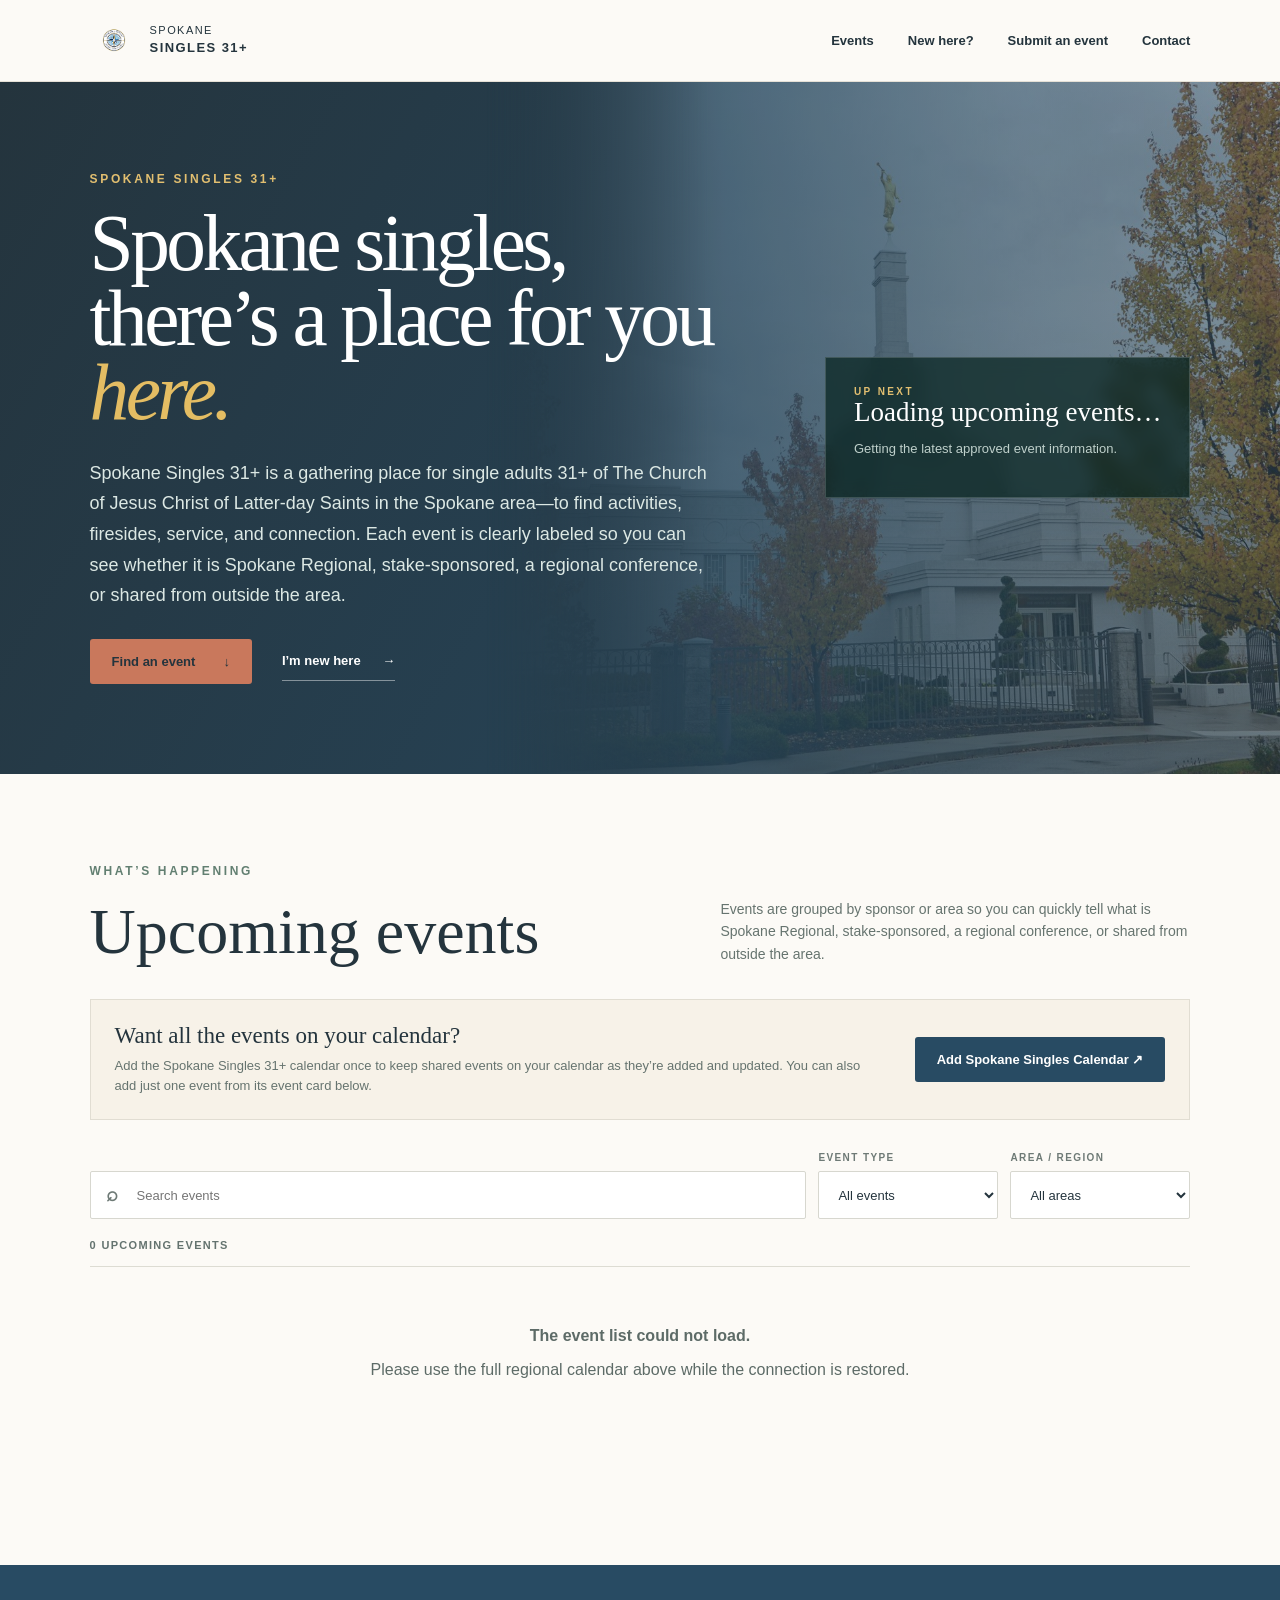
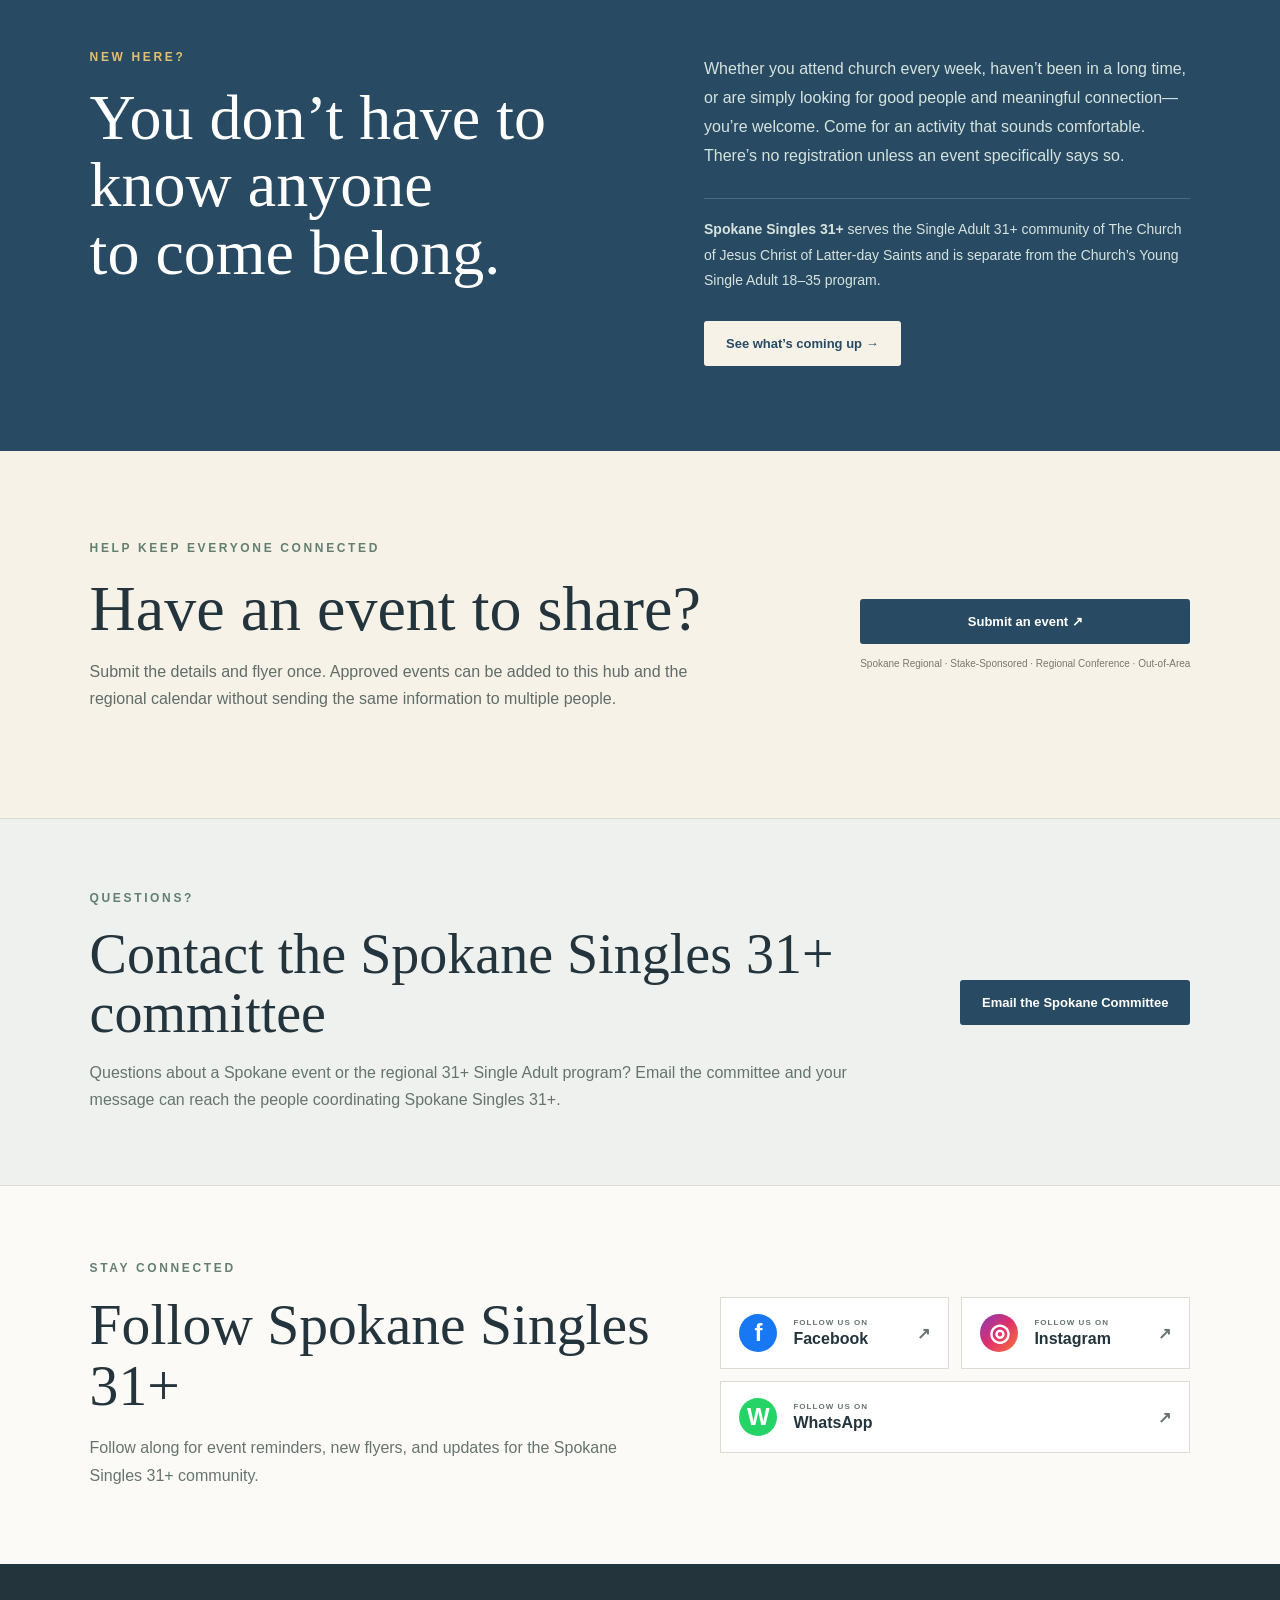
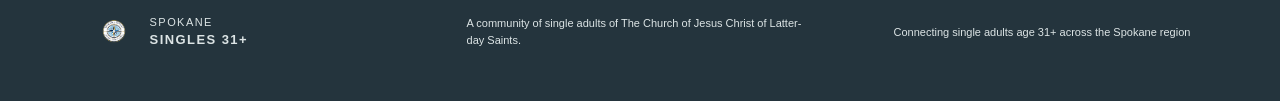
==== commit 1c3a13e9: "Add WhatsApp follow button" ====
--- a/index.html
+++ b/index.html
@@ -20,6 +20,8 @@
     .contactSection h2{font:400 clamp(36px,4.5vw,56px)/1.05 Georgia,serif;margin:0 0 16px}
     .contactSection p:not(.eyebrow){margin:0;color:#66746f;line-height:1.7}
     .contactSection .button{flex:0 0 auto}
+.whatsapp .socialIcon{background:#25D366}
+.socialButton.whatsapp{grid-column:1/-1}
     @media(max-width:850px){
       #top{scroll-margin-top:70px}
       #about{scroll-margin-top:100px}
@@ -82,10 +84,13 @@
 
 <section class="social" aria-labelledby="social-title">
   <div><p class="eyebrow green">STAY CONNECTED</p><h2 id="social-title">Follow Spokane Singles 31+</h2><p>Follow along for event reminders, new flyers, and updates for the Spokane Singles 31+ community.</p></div>
-  <div class="socialActions">
-    <a class="socialButton facebook" href="https://www.facebook.com/profile.php?id=61593336172171" target="_blank" rel="noreferrer" aria-label="Follow Spokane Singles 31+ on Facebook"><span class="socialIcon">f</span><span><small>FOLLOW US ON</small>Facebook</span><b>↗</b></a>
-    <a class="socialButton instagram" href="https://www.instagram.com/spokanesa31/" target="_blank" rel="noreferrer" aria-label="Follow Spokane Singles 31+ on Instagram"><span class="socialIcon">◎</span><span><small>FOLLOW US ON</small>Instagram</span><b>↗</b></a>
-  </div>
+ <div class="socialActions">
+  <a class="socialButton facebook" href="https://www.facebook.com/profile.php?id=61593336172171" target="_blank" rel="noreferrer" aria-label="Follow Spokane Singles 31+ on Facebook"><span class="socialIcon">f</span><span><small>FOLLOW US ON</small>Facebook</span><b>↗</b></a>
+
+  <a class="socialButton instagram" href="https://www.instagram.com/spokanesa31/" target="_blank" rel="noreferrer" aria-label="Follow Spokane Singles 31+ on Instagram"><span class="socialIcon">◎</span><span><small>FOLLOW US ON</small>Instagram</span><b>↗</b></a>
+
+  <a class="socialButton whatsapp" href="/whatsapp" target="_blank" rel="noreferrer" aria-label="Follow Spokane Singles 31+ on WhatsApp"><span class="socialIcon">W</span><span><small>FOLLOW US ON</small>WhatsApp</span><b>↗</b></a>
+</div>
 </section>
 
 <footer><div class="brand"><img class="compass" src="assets/spokane-regional-compass.png" alt="Spokane Singles 31+ compass"><span>Spokane<br><b>Singles 31+</b></span></div><p>A community of single adults of The Church of Jesus Christ of Latter-day Saints.</p><p>Connecting single adults age 31+ across the Spokane region</p></footer>
--- a/styles.css
+++ b/styles.css
@@ -79,8 +79,20 @@
 .meta b{color:#c0993d;margin:0 4px}
 .hosted{font-size:11px;color:#71807b;margin-top:8px}
 .eventDetails{max-width:760px;font-size:14px;line-height:1.65;color:#53645f;margin-top:18px}
-.eventDetails p{margin:7px 0}
-.cardActions{display:flex;gap:8px;align-items:center;justify-content:flex-end;flex-wrap:wrap;max-width:390px}
+.eventDetails p{
+  margin:7px 0;
+  white-space:pre-wrap;
+  overflow-wrap:anywhere;
+}
+.cardActions{
+  grid-column:2/-1;
+  display:flex;
+  gap:8px;
+  align-items:center;
+  justify-content:flex-end;
+  flex-wrap:wrap;
+  max-width:none;
+}
 .cardActions button,.cardActions a{border:1px solid #cad0cc;background:white;padding:11px 13px;font-size:11px;font-weight:bold;color:#33594f;cursor:pointer;white-space:nowrap}
 .cardActions a:last-child{background:var(--pine);color:white;border-color:var(--pine)}
 .cardActions a.secondaryAction{background:white;color:#33594f;border-color:#cad0cc}
